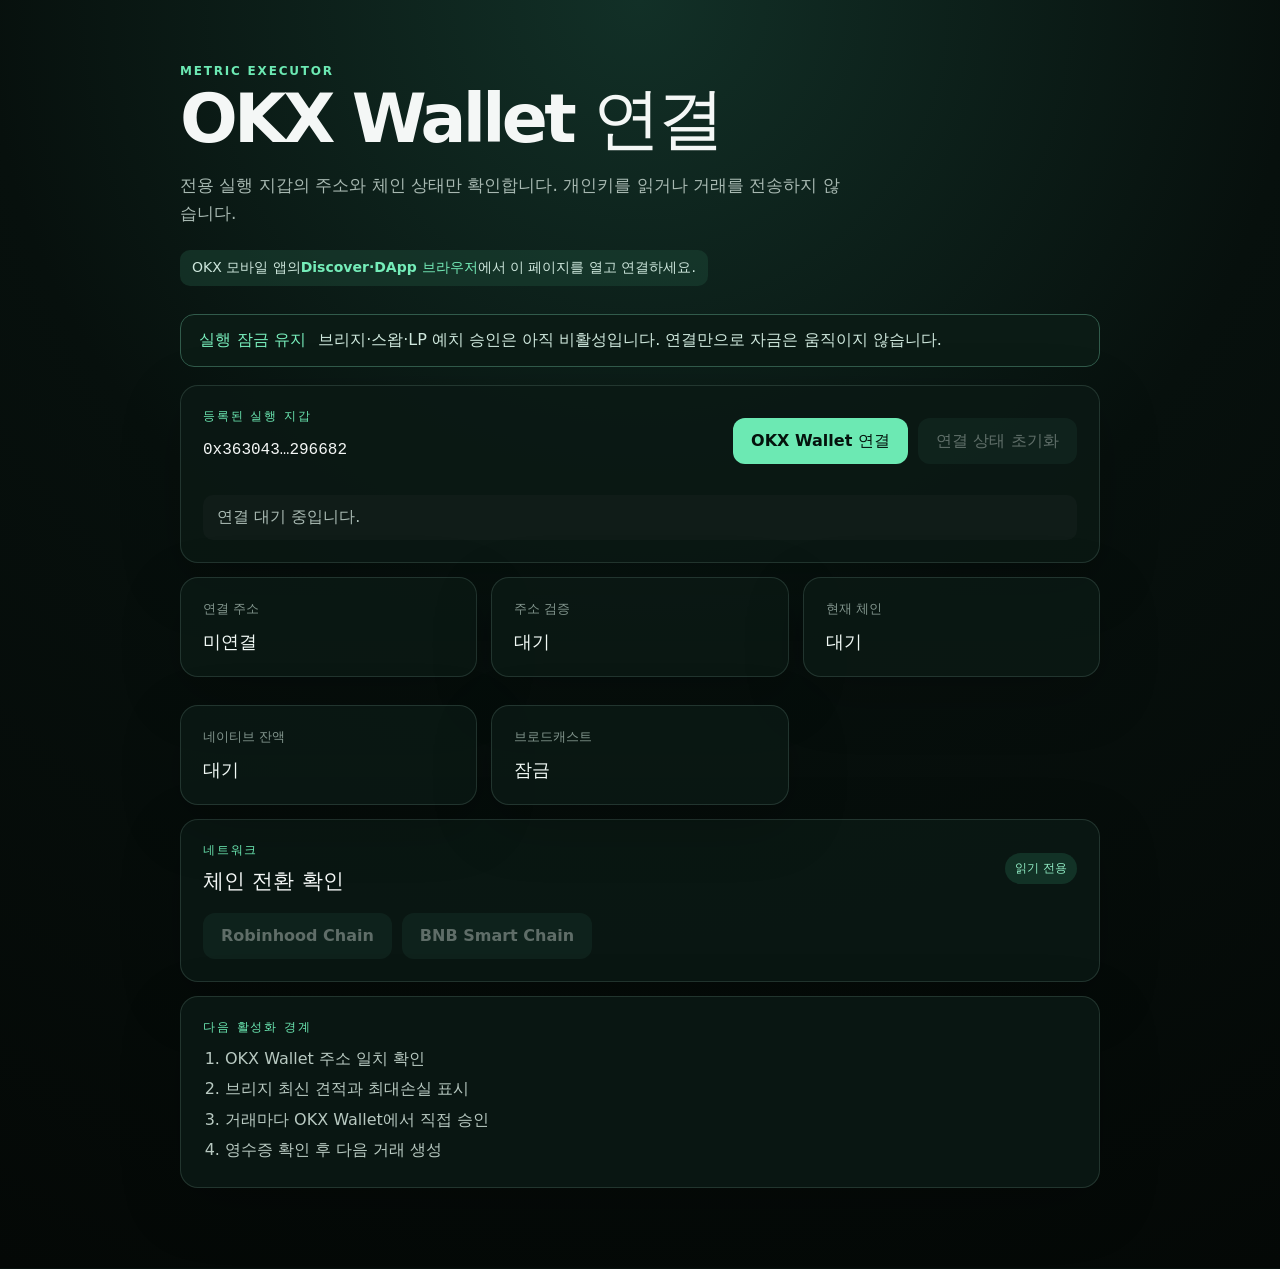
==== wallet/index.html @ 9141705c "publish Metric Shadow dashboard 2026-10-27 16:52 KST" ====
<!doctype html>
<html lang="ko">
  <head>
    <meta charset="utf-8">
    <meta name="viewport" content="width=device-width, initial-scale=1">
    <meta name="color-scheme" content="dark">
    <meta http-equiv="Content-Security-Policy" content="default-src 'self'; script-src 'self'; style-src 'self'; img-src 'self' data:; connect-src 'self'; frame-ancestors 'none'; base-uri 'none'; form-action 'none'">
    <title>Metric Executor · OKX Wallet</title>
    <link rel="stylesheet" href="./styles.css">
  </head>
  <body>
    <main class="shell">
      <header>
        <p class="eyebrow">METRIC EXECUTOR</p>
        <h1>OKX Wallet 연결</h1>
        <p class="lede">전용 실행 지갑의 주소와 체인 상태만 확인합니다. 개인키를 읽거나 거래를 전송하지 않습니다.</p>
        <p class="mobile-note">OKX 모바일 앱의 <strong>Discover·DApp 브라우저</strong>에서 이 페이지를 열고 연결하세요.</p>
      </header>

      <section class="notice" aria-label="안전 상태">
        <strong>실행 잠금 유지</strong>
        <span>브리지·스왑·LP 예치 승인은 아직 비활성입니다. 연결만으로 자금은 움직이지 않습니다.</span>
      </section>

      <section class="card connect-card">
        <div>
          <p class="label">등록된 실행 지갑</p>
          <p id="expected-address" class="mono">불러오는 중…</p>
        </div>
        <div class="actions">
          <button id="connect" type="button">OKX Wallet 연결</button>
          <button id="disconnect" class="secondary" type="button" disabled>연결 상태 초기화</button>
        </div>
        <p id="status" class="status" data-kind="idle" aria-live="polite">연결 대기 중입니다.</p>
      </section>

      <section class="grid" aria-label="연결 정보">
        <article class="card metric"><span>연결 주소</span><strong id="wallet-address" class="mono">미연결</strong></article>
        <article class="card metric"><span>주소 검증</span><strong id="address-check">대기</strong></article>
        <article class="card metric"><span>현재 체인</span><strong id="chain-name">대기</strong></article>
        <article class="card metric"><span>네이티브 잔액</span><strong id="native-balance">대기</strong></article>
        <article class="card metric"><span>브로드캐스트</span><strong id="execution-mode">잠금</strong></article>
      </section>

      <section class="card">
        <div class="section-head">
          <div><p class="label">네트워크</p><h2>체인 전환 확인</h2></div>
          <span class="pill">읽기 전용</span>
        </div>
        <div class="chain-actions">
          <button class="secondary" type="button" data-chain="4663" disabled>Robinhood Chain</button>
          <button class="secondary" type="button" data-chain="56" disabled>BNB Smart Chain</button>
        </div>
      </section>

      <section class="card checklist">
        <p class="label">다음 활성화 경계</p>
        <ol>
          <li>OKX Wallet 주소 일치 확인</li>
          <li>브리지 최신 견적과 최대손실 표시</li>
          <li>거래마다 OKX Wallet에서 직접 승인</li>
          <li>영수증 확인 후 다음 거래 생성</li>
        </ol>
      </section>
    </main>
    <script type="module" src="./app.mjs"></script>
  </body>
</html>
---- wallet/styles.css ----
:root {
  color: #f4f7f6;
  background: #07100d;
  font-family: Inter, ui-sans-serif, system-ui, -apple-system, BlinkMacSystemFont, "Segoe UI", sans-serif;
  font-synthesis: none;
}

* { box-sizing: border-box; }
body { margin: 0; min-height: 100vh; background: radial-gradient(circle at top, #123027 0, #07100d 46%, #040806 100%); }
button { font: inherit; }
.shell { width: min(920px, calc(100% - 32px)); margin: 0 auto; padding: 64px 0 80px; }
.eyebrow, .label { margin: 0 0 8px; color: #6ce9b3; font-size: 12px; font-weight: 800; letter-spacing: .15em; text-transform: uppercase; }
h1 { margin: 0; font-size: clamp(36px, 7vw, 68px); letter-spacing: -.055em; line-height: .98; }
h2 { margin: 2px 0 0; font-size: 21px; }
.lede { max-width: 660px; margin: 18px 0 30px; color: #a7b8b1; font-size: 17px; line-height: 1.65; }
.mobile-note { display: inline-flex; margin: -12px 0 28px; padding: 9px 12px; border-radius: 10px; color: #cde6dc; background: rgba(26, 66, 51, .58); font-size: 14px; }
.mobile-note strong { color: #75edb9; }
.notice { display: flex; gap: 12px; align-items: center; margin-bottom: 18px; padding: 15px 18px; border: 1px solid #315b4b; border-radius: 14px; background: #0b1b15; color: #cfe8dd; }
.notice strong { flex: 0 0 auto; color: #79efbd; }
.card { margin-top: 14px; padding: 22px; border: 1px solid rgba(151, 193, 176, .18); border-radius: 18px; background: rgba(11, 25, 20, .86); box-shadow: 0 18px 60px rgba(0,0,0,.22); }
.connect-card { display: grid; grid-template-columns: 1fr auto; gap: 20px; align-items: center; }
.actions, .chain-actions { display: flex; flex-wrap: wrap; gap: 10px; }
button { min-height: 46px; padding: 0 18px; border: 0; border-radius: 12px; color: #04120c; background: #6ce9b3; font-weight: 800; cursor: pointer; }
button.secondary { color: #d5e6df; background: #17332a; }
button:disabled { opacity: .42; cursor: not-allowed; }
.status { grid-column: 1 / -1; margin: 0; padding: 12px 14px; border-radius: 10px; background: #101c18; color: #aabbb4; }
.status[data-kind="ok"] { color: #8ff3c7; background: #0d2b20; }
.status[data-kind="error"] { color: #ffb6ad; background: #321713; }
.status[data-kind="working"] { color: #f1d89c; background: #2a2313; }
.grid { display: grid; grid-template-columns: repeat(3, minmax(0, 1fr)); gap: 14px; }
.metric { min-width: 0; }
.metric span { display: block; margin-bottom: 12px; color: #82958d; font-size: 13px; }
.metric strong { display: block; overflow: hidden; color: #f2faf6; font-size: 18px; text-overflow: ellipsis; white-space: nowrap; }
.mono { font-family: ui-monospace, SFMono-Regular, Menlo, Consolas, monospace; }
.section-head { display: flex; align-items: center; justify-content: space-between; gap: 18px; margin-bottom: 18px; }
.pill { padding: 7px 10px; border-radius: 999px; color: #92eec6; background: #123226; font-size: 12px; font-weight: 800; }
.checklist ol { margin: 8px 0 0; padding-left: 22px; color: #b8c9c1; line-height: 1.9; }

@media (max-width: 680px) {
  .shell { width: min(100% - 22px, 920px); padding-top: 36px; }
  .notice { align-items: flex-start; flex-direction: column; }
  .mobile-note { display: block; line-height: 1.55; }
  .connect-card { grid-template-columns: 1fr; }
  .status { grid-column: auto; }
  .grid { grid-template-columns: 1fr; }
  .actions, .chain-actions { display: grid; grid-template-columns: 1fr; }
  button { width: 100%; }
}
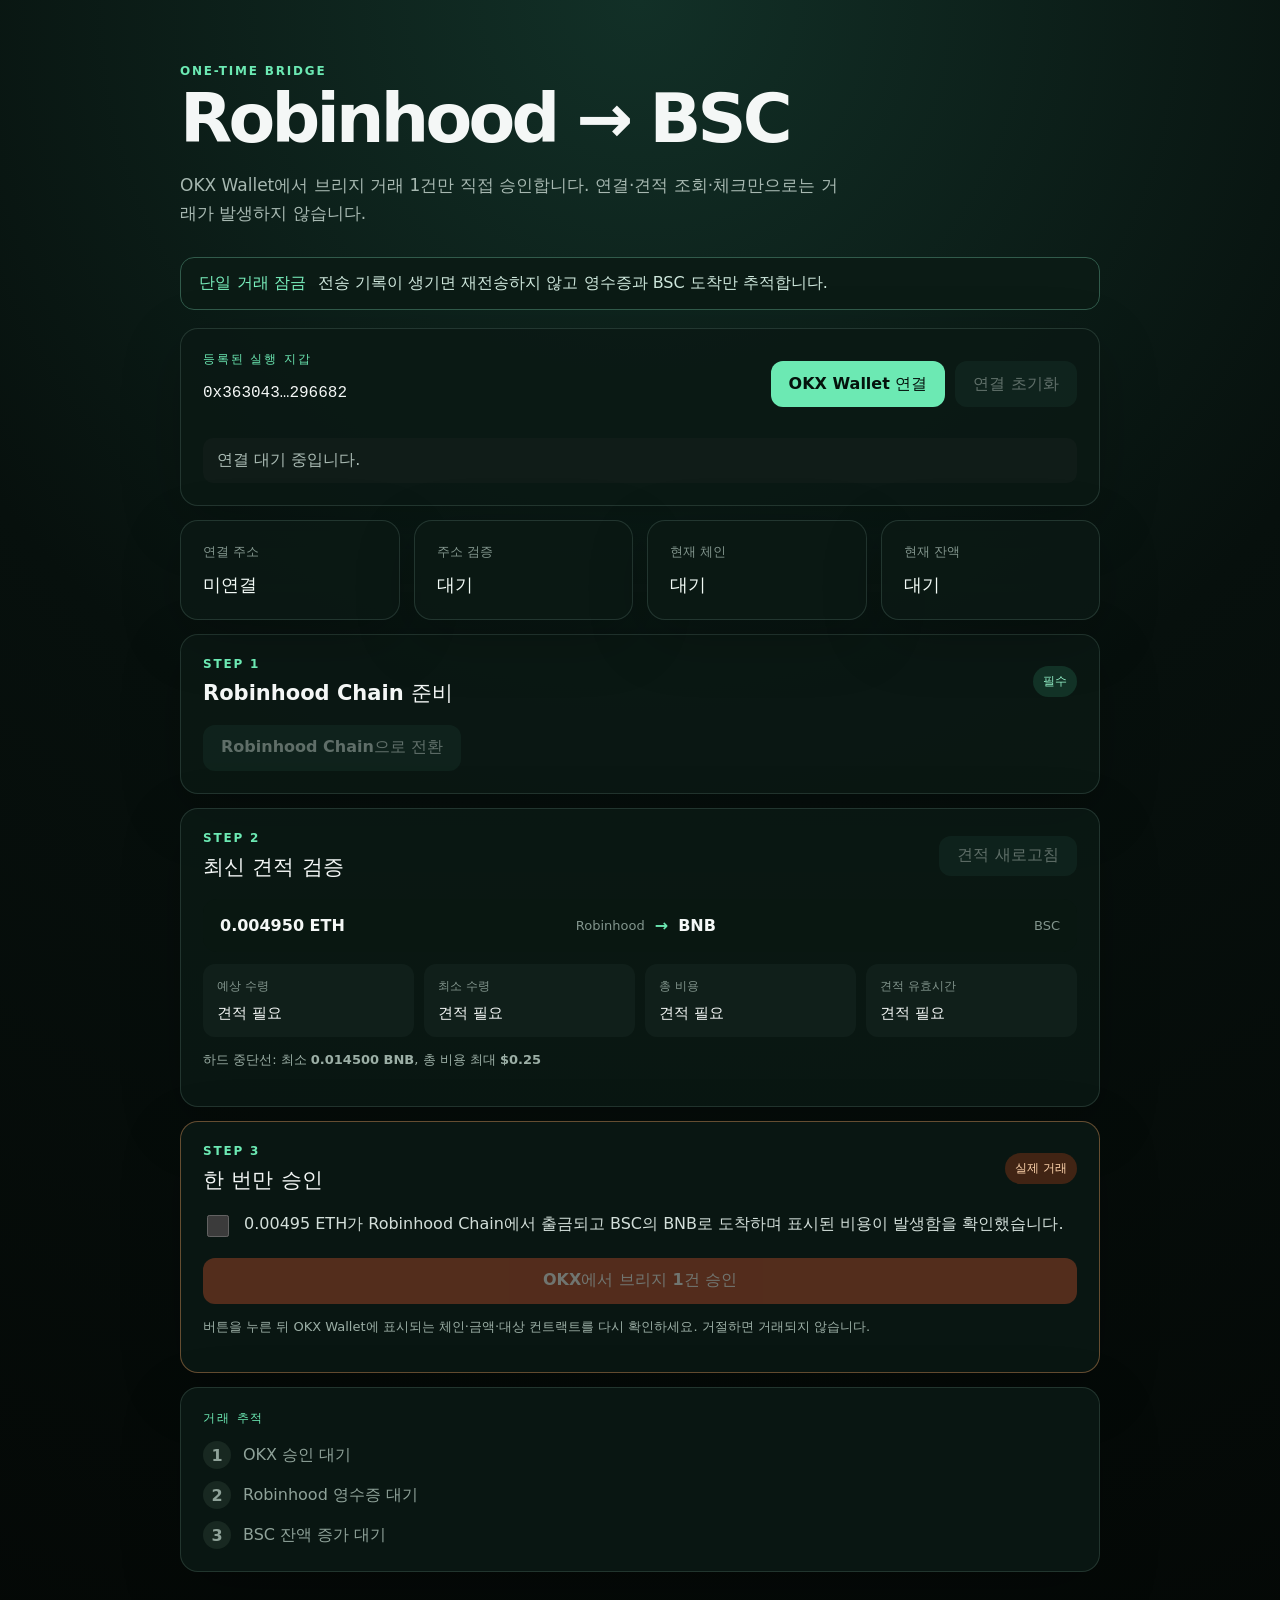
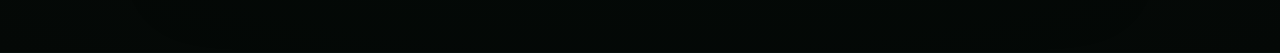
==== commit d27734d7: "publish Metric Shadow dashboard 2026-10-27 23:16 KST" ====
--- a/wallet/index.html
+++ b/wallet/index.html
@@ -4,62 +4,56 @@
     <meta charset="utf-8">
     <meta name="viewport" content="width=device-width, initial-scale=1">
     <meta name="color-scheme" content="dark">
-    <meta http-equiv="Content-Security-Policy" content="default-src 'self'; script-src 'self'; style-src 'self'; img-src 'self' data:; connect-src 'self'; frame-ancestors 'none'; base-uri 'none'; form-action 'none'">
-    <title>Metric Executor · OKX Wallet</title>
+    <meta http-equiv="Content-Security-Policy" content="default-src 'self'; script-src 'self'; style-src 'self'; img-src 'self' data:; connect-src 'self' https://li.quest https://bsc-dataseed.bnbchain.org; frame-ancestors 'none'; base-uri 'none'; form-action 'none'">
+    <title>Robinhood → BSC · OKX 승인</title>
     <link rel="stylesheet" href="./styles.css">
   </head>
   <body>
     <main class="shell">
       <header>
-        <p class="eyebrow">METRIC EXECUTOR</p>
-        <h1>OKX Wallet 연결</h1>
-        <p class="lede">전용 실행 지갑의 주소와 체인 상태만 확인합니다. 개인키를 읽거나 거래를 전송하지 않습니다.</p>
-        <p class="mobile-note">OKX 모바일 앱의 <strong>Discover·DApp 브라우저</strong>에서 이 페이지를 열고 연결하세요.</p>
+        <p class="eyebrow">ONE-TIME BRIDGE</p>
+        <h1>Robinhood → BSC</h1>
+        <p class="lede">OKX Wallet에서 브리지 거래 1건만 직접 승인합니다. 연결·견적 조회·체크만으로는 거래가 발생하지 않습니다.</p>
       </header>
-
-      <section class="notice" aria-label="안전 상태">
-        <strong>실행 잠금 유지</strong>
-        <span>브리지·스왑·LP 예치 승인은 아직 비활성입니다. 연결만으로 자금은 움직이지 않습니다.</span>
-      </section>
-
+      <section class="notice" aria-label="안전 상태"><strong>단일 거래 잠금</strong><span>전송 기록이 생기면 재전송하지 않고 영수증과 BSC 도착만 추적합니다.</span></section>
       <section class="card connect-card">
-        <div>
-          <p class="label">등록된 실행 지갑</p>
-          <p id="expected-address" class="mono">불러오는 중…</p>
-        </div>
-        <div class="actions">
-          <button id="connect" type="button">OKX Wallet 연결</button>
-          <button id="disconnect" class="secondary" type="button" disabled>연결 상태 초기화</button>
-        </div>
+        <div><p class="label">등록된 실행 지갑</p><p id="expected-address" class="mono">불러오는 중…</p></div>
+        <div class="actions"><button id="connect" type="button">OKX Wallet 연결</button><button id="disconnect" class="secondary" type="button" disabled>연결 초기화</button></div>
         <p id="status" class="status" data-kind="idle" aria-live="polite">연결 대기 중입니다.</p>
       </section>
-
       <section class="grid" aria-label="연결 정보">
         <article class="card metric"><span>연결 주소</span><strong id="wallet-address" class="mono">미연결</strong></article>
         <article class="card metric"><span>주소 검증</span><strong id="address-check">대기</strong></article>
         <article class="card metric"><span>현재 체인</span><strong id="chain-name">대기</strong></article>
-        <article class="card metric"><span>네이티브 잔액</span><strong id="native-balance">대기</strong></article>
-        <article class="card metric"><span>브로드캐스트</span><strong id="execution-mode">잠금</strong></article>
+        <article class="card metric"><span>현재 잔액</span><strong id="native-balance">대기</strong></article>
       </section>
-
       <section class="card">
-        <div class="section-head">
-          <div><p class="label">네트워크</p><h2>체인 전환 확인</h2></div>
-          <span class="pill">읽기 전용</span>
+        <div class="section-head"><div><p class="label">STEP 1</p><h2>Robinhood Chain 준비</h2></div><span class="pill">필수</span></div>
+        <button id="switch-source" class="secondary" type="button" disabled>Robinhood Chain으로 전환</button>
+      </section>
+      <section class="card">
+        <div class="section-head"><div><p class="label">STEP 2</p><h2>최신 견적 검증</h2></div><button id="refresh-quote" class="secondary compact" type="button" disabled>견적 새로고침</button></div>
+        <div class="route"><strong id="bridge-amount">0.004950 ETH</strong><span>Robinhood</span><b>→</b><strong>BNB</strong><span>BSC</span></div>
+        <div class="quote-grid">
+          <div><span>예상 수령</span><strong id="quote-output">견적 필요</strong></div>
+          <div><span>최소 수령</span><strong id="quote-minimum">견적 필요</strong></div>
+          <div><span>총 비용</span><strong id="quote-cost">견적 필요</strong></div>
+          <div><span>견적 유효시간</span><strong id="quote-expiry">견적 필요</strong></div>
         </div>
-        <div class="chain-actions">
-          <button class="secondary" type="button" data-chain="4663" disabled>Robinhood Chain</button>
-          <button class="secondary" type="button" data-chain="56" disabled>BNB Smart Chain</button>
-        </div>
+        <p class="guard">하드 중단선: 최소 <strong id="hard-minimum">0.014500 BNB</strong>, 총 비용 최대 <strong>$0.25</strong></p>
       </section>
-
-      <section class="card checklist">
-        <p class="label">다음 활성화 경계</p>
-        <ol>
-          <li>OKX Wallet 주소 일치 확인</li>
-          <li>브리지 최신 견적과 최대손실 표시</li>
-          <li>거래마다 OKX Wallet에서 직접 승인</li>
-          <li>영수증 확인 후 다음 거래 생성</li>
+      <section class="card approval-card">
+        <div class="section-head"><div><p class="label">STEP 3</p><h2>한 번만 승인</h2></div><span class="pill warning">실제 거래</span></div>
+        <label class="confirmation"><input id="confirm-risk" type="checkbox" disabled><span>0.00495 ETH가 Robinhood Chain에서 출금되고 BSC의 BNB로 도착하며 표시된 비용이 발생함을 확인했습니다.</span></label>
+        <button id="send-bridge" class="danger" type="button" disabled>OKX에서 브리지 1건 승인</button>
+        <p class="fineprint">버튼을 누른 뒤 OKX Wallet에 표시되는 체인·금액·대상 컨트랙트를 다시 확인하세요. 거절하면 거래되지 않습니다.</p>
+      </section>
+      <section class="card">
+        <p class="label">거래 추적</p>
+        <ol class="timeline">
+          <li data-stage="submitted"><b>1</b><span>OKX 승인 대기</span><a hidden rel="noreferrer" target="_blank"></a></li>
+          <li data-stage="source"><b>2</b><span>Robinhood 영수증 대기</span><a hidden></a></li>
+          <li data-stage="destination"><b>3</b><span>BSC 잔액 증가 대기</span><a hidden></a></li>
         </ol>
       </section>
     </main>
--- a/wallet/styles.css
+++ b/wallet/styles.css
@@ -27,7 +27,7 @@
 .status[data-kind="ok"] { color: #8ff3c7; background: #0d2b20; }
 .status[data-kind="error"] { color: #ffb6ad; background: #321713; }
 .status[data-kind="working"] { color: #f1d89c; background: #2a2313; }
-.grid { display: grid; grid-template-columns: repeat(3, minmax(0, 1fr)); gap: 14px; }
+.grid { display: grid; grid-template-columns: repeat(4, minmax(0, 1fr)); gap: 14px; }
 .metric { min-width: 0; }
 .metric span { display: block; margin-bottom: 12px; color: #82958d; font-size: 13px; }
 .metric strong { display: block; overflow: hidden; color: #f2faf6; font-size: 18px; text-overflow: ellipsis; white-space: nowrap; }
@@ -35,6 +35,26 @@
 .section-head { display: flex; align-items: center; justify-content: space-between; gap: 18px; margin-bottom: 18px; }
 .pill { padding: 7px 10px; border-radius: 999px; color: #92eec6; background: #123226; font-size: 12px; font-weight: 800; }
 .checklist ol { margin: 8px 0 0; padding-left: 22px; color: #b8c9c1; line-height: 1.9; }
+.pill.warning { color: #ffd5ad; background: #412414; }
+.compact { min-height: 40px; }
+.route { display: grid; grid-template-columns: 1fr auto auto 1fr auto; gap: 10px; align-items: center; padding: 17px; border-radius: 14px; background: #091711; }
+.route span { color: #82958d; font-size: 13px; }
+.route b { color: #6ce9b3; }
+.quote-grid { display: grid; grid-template-columns: repeat(4, minmax(0, 1fr)); gap: 10px; margin-top: 12px; }
+.quote-grid div { padding: 14px; border-radius: 12px; background: #101f1a; }
+.quote-grid span { display: block; margin-bottom: 8px; color: #82958d; font-size: 12px; }
+.quote-grid strong { font-size: 15px; }
+.guard, .fineprint { color: #9cafA6; font-size: 13px; line-height: 1.6; }
+.approval-card { border-color: rgba(239, 160, 98, .4); }
+.confirmation { display: flex; gap: 12px; align-items: flex-start; margin: 6px 0 18px; color: #d3dfda; line-height: 1.55; }
+.confirmation input { width: 22px; height: 22px; flex: 0 0 auto; accent-color: #6ce9b3; }
+button.danger { width: 100%; color: #fff8f1; background: #b94c2c; }
+.timeline { display: grid; gap: 12px; margin: 14px 0 0; padding: 0; list-style: none; }
+.timeline li { display: grid; grid-template-columns: 30px 1fr auto; gap: 10px; align-items: center; color: #8fa299; }
+.timeline li b { display: grid; width: 28px; height: 28px; place-items: center; border-radius: 50%; background: #182821; }
+.timeline li[data-state="active"] { color: #dff6ec; }
+.timeline li[data-state="active"] b { color: #062014; background: #6ce9b3; }
+.timeline a { color: #6ce9b3; font-family: ui-monospace, monospace; }
 
 @media (max-width: 680px) {
   .shell { width: min(100% - 22px, 920px); padding-top: 36px; }
@@ -43,6 +63,9 @@
   .connect-card { grid-template-columns: 1fr; }
   .status { grid-column: auto; }
   .grid { grid-template-columns: 1fr; }
+  .quote-grid { grid-template-columns: 1fr 1fr; }
+  .route { grid-template-columns: 1fr auto; }
+  .route b { grid-column: 1 / -1; text-align: center; transform: rotate(90deg); }
   .actions, .chain-actions { display: grid; grid-template-columns: 1fr; }
   button { width: 100%; }
 }
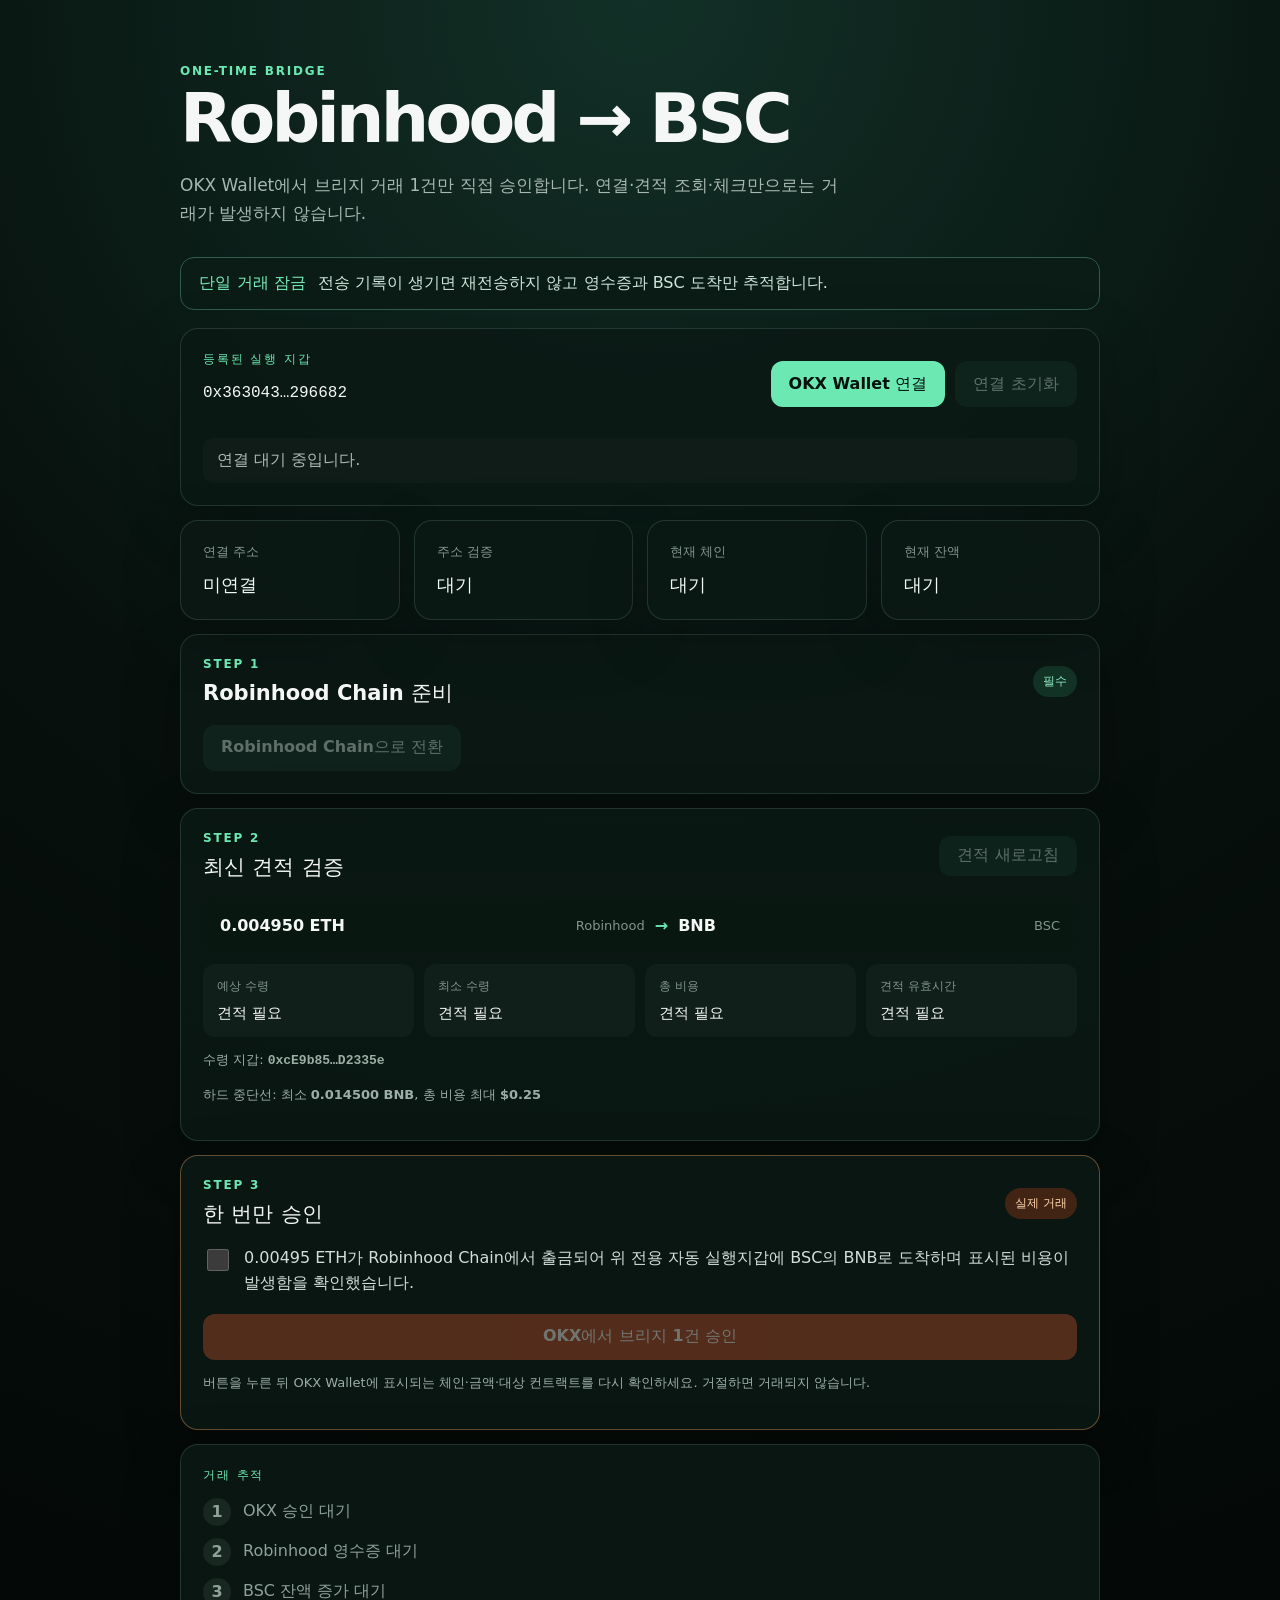
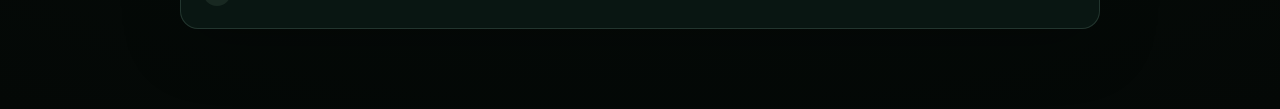
==== commit 3f340ce5: "publish Metric Shadow dashboard 2026-10-27 23:54 KST" ====
--- a/wallet/index.html
+++ b/wallet/index.html
@@ -40,11 +40,12 @@
           <div><span>총 비용</span><strong id="quote-cost">견적 필요</strong></div>
           <div><span>견적 유효시간</span><strong id="quote-expiry">견적 필요</strong></div>
         </div>
+        <p class="guard">수령 지갑: <strong id="recipient-address" class="mono">불러오는 중…</strong></p>
         <p class="guard">하드 중단선: 최소 <strong id="hard-minimum">0.014500 BNB</strong>, 총 비용 최대 <strong>$0.25</strong></p>
       </section>
       <section class="card approval-card">
         <div class="section-head"><div><p class="label">STEP 3</p><h2>한 번만 승인</h2></div><span class="pill warning">실제 거래</span></div>
-        <label class="confirmation"><input id="confirm-risk" type="checkbox" disabled><span>0.00495 ETH가 Robinhood Chain에서 출금되고 BSC의 BNB로 도착하며 표시된 비용이 발생함을 확인했습니다.</span></label>
+        <label class="confirmation"><input id="confirm-risk" type="checkbox" disabled><span>0.00495 ETH가 Robinhood Chain에서 출금되어 위 전용 자동 실행지갑에 BSC의 BNB로 도착하며 표시된 비용이 발생함을 확인했습니다.</span></label>
         <button id="send-bridge" class="danger" type="button" disabled>OKX에서 브리지 1건 승인</button>
         <p class="fineprint">버튼을 누른 뒤 OKX Wallet에 표시되는 체인·금액·대상 컨트랙트를 다시 확인하세요. 거절하면 거래되지 않습니다.</p>
       </section>
